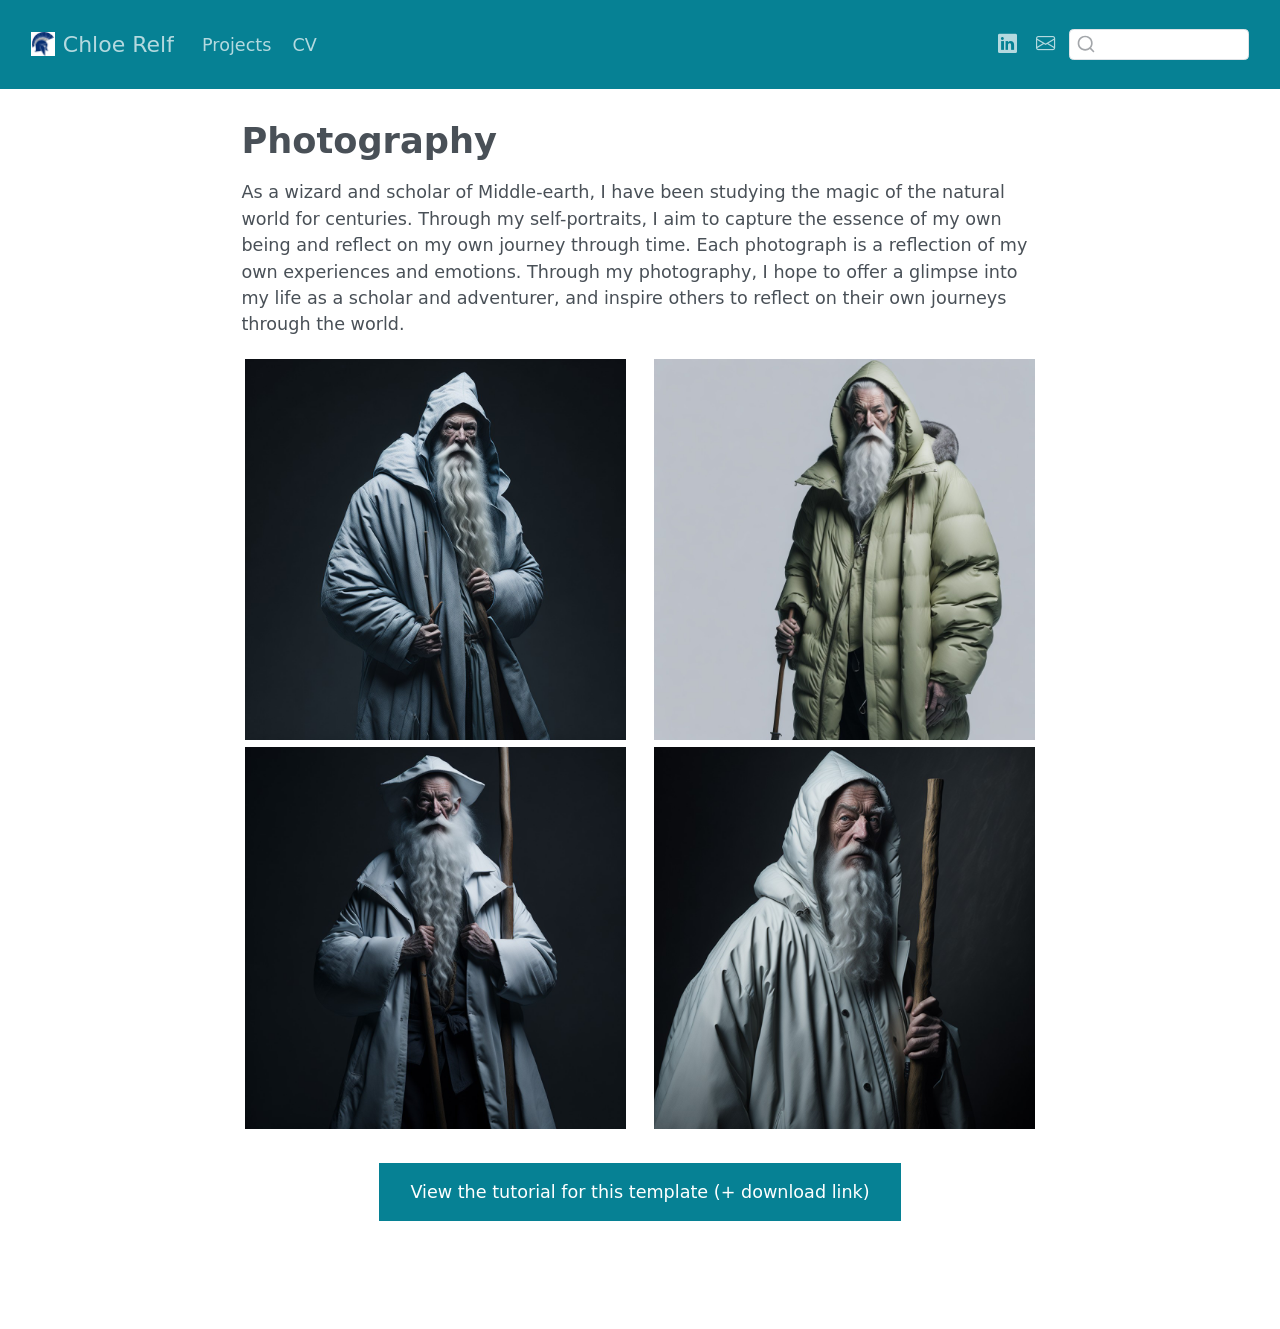
==== docs/photography/index.html @ c8927da8 "Open quattro file" ====
<!DOCTYPE html>
<html xmlns="http://www.w3.org/1999/xhtml" lang="en" xml:lang="en"><head>

<meta charset="utf-8">
<meta name="generator" content="quarto-1.10.18">

<meta name="viewport" content="width=device-width, initial-scale=1.0, user-scalable=yes">


<title>Photography – Chloe Relf</title>
<style>
/* Default styles provided by pandoc.
** See https://pandoc.org/MANUAL.html#variables-for-html for config info.
*/
span.smallcaps{font-variant: small-caps;}
div.columns{display: flex; gap: 1.5em;}
div.column{flex: auto;}
@media screen {
div.columns{gap: min(4vw, 1.5em);}
div.column{overflow-x: auto;}
}
div.hanging-indent{margin-left: 1.5em; text-indent: -1.5em;}
ul.task-list{list-style: none;}
ul.task-list li input[type="checkbox"] {
  width: 0.8em;
  margin: 0 0.8em 0.2em -1em; /* quarto-specific, see https://github.com/quarto-dev/quarto-cli/issues/4556 */ 
  vertical-align: middle;
}
</style>


<script src="../site_libs/quarto-nav/quarto-nav.js"></script>
<script src="../site_libs/clipboard/clipboard.min.js"></script>
<script src="../site_libs/quarto-search/autocomplete.umd.js"></script>
<script src="../site_libs/quarto-search/fuse.min.js"></script>
<script src="../site_libs/quarto-search/quarto-search.js"></script>
<meta name="quarto:offset" content="../">
<link href="../img/convert.jpg" rel="icon" type="image/jpeg">
<script src="../site_libs/quarto-html/quarto.js" type="module"></script>
<script src="../site_libs/quarto-html/tabsets/tabsets.js" type="module"></script>
<script src="../site_libs/quarto-html/popper.min.js"></script>
<script src="../site_libs/quarto-html/tippy.umd.min.js"></script>
<script src="../site_libs/quarto-html/anchor.min.js"></script>
<link href="../site_libs/quarto-html/tippy.css" rel="stylesheet">
<link href="../site_libs/quarto-html/quarto-syntax-highlighting-64a204ab8560d761af7679ceaba22944.css" rel="stylesheet" id="quarto-text-highlighting-styles">
<script src="../site_libs/bootstrap/bootstrap.min.js"></script>
<link href="../site_libs/bootstrap/bootstrap-icons.css" rel="stylesheet">
<link href="../site_libs/bootstrap/bootstrap-dd5694e932fddb5899ca90181f34b46a.min.css" rel="stylesheet" append-hash="true" id="quarto-bootstrap" data-mode="light">
<script id="quarto-search-options" type="application/json">{
  "location": "navbar",
  "copy-button": false,
  "collapse-after": 3,
  "panel-placement": "end",
  "type": "textbox",
  "limit": 50,
  "keyboard-shortcut": [
    "f",
    "/",
    "s"
  ],
  "language": {
    "search-no-results-text": "No results",
    "search-matching-documents-text": "matching documents",
    "search-copy-link-title": "Copy link to search",
    "search-hide-matches-text": "Hide additional matches",
    "search-more-match-text": "more match in this document",
    "search-more-matches-text": "more matches in this document",
    "search-clear-button-title": "Clear",
    "search-text-placeholder": "",
    "search-detached-cancel-button-title": "Cancel",
    "search-submit-button-title": "Submit",
    "search-label": "Search"
  }
}</script>


</head>

<body class="nav-fixed fullcontent quarto-light">

<div id="quarto-search-results"></div>
  <header id="quarto-header" class="headroom fixed-top">
    <nav class="navbar navbar-expand-lg " data-bs-theme="dark">
      <div class="navbar-container container-fluid">
      <div class="navbar-brand-container mx-auto">
    <a href="../index.html" class="navbar-brand navbar-brand-logo">
    <img src="../img/convert.jpg" alt="" class="navbar-logo light-content">
    <img src="../img/convert.jpg" alt="" class="navbar-logo dark-content">
    </a>
    <a class="navbar-brand" href="../index.html">
    <span class="navbar-title">Chloe Relf</span>
    </a>
  </div>
            <div id="quarto-search" class="" title="Search"></div>
          <button class="navbar-toggler" type="button" data-bs-toggle="collapse" data-bs-target="#navbarCollapse" aria-controls="navbarCollapse" role="menu" aria-expanded="false" aria-label="Toggle navigation" onclick="if (window.quartoToggleHeadroom) { window.quartoToggleHeadroom(); }">
  <span class="navbar-toggler-icon"></span>
</button>
          <div class="collapse navbar-collapse" id="navbarCollapse">
            <ul class="navbar-nav navbar-nav-scroll me-auto">
  <li class="nav-item">
    <a class="nav-link" href="../projects/index.html"> 
<span class="menu-text">Projects</span></a>
  </li>  
  <li class="nav-item">
    <a class="nav-link" href="../cv/index.html"> 
<span class="menu-text">CV</span></a>
  </li>  
</ul>
            <ul class="navbar-nav navbar-nav-scroll ms-auto">
  <li class="nav-item compact">
    <a class="nav-link" href="https://www.linkedin.com/in/chloe-relf/"> <i class="bi bi-linkedin" role="img">
</i> 
<span class="menu-text"></span></a>
  </li>  
  <li class="nav-item compact">
    <a class="nav-link" href="mailto:mail.cer92@case.edu"> <i class="bi bi-envelope" role="img" aria-label="email">
</i> 
<span class="menu-text"></span></a>
  </li>  
</ul>
          </div> <!-- /navcollapse -->
            <div class="quarto-navbar-tools">
</div>
      </div> <!-- /container-fluid -->
    </nav>
</header>
<!-- content -->
<div id="quarto-content" class="quarto-container page-columns page-rows-contents page-layout-article page-navbar">
<!-- sidebar -->
<!-- margin-sidebar -->
    
<!-- main -->
<main class="content" id="quarto-document-content">

<header id="title-block-header" class="quarto-title-block default">
<div class="quarto-title">
<h1 class="title">Photography</h1>
</div>



<div class="quarto-title-meta">

    
  
    
  </div>
  


</header>


<p>As a wizard and scholar of Middle-earth, I have been studying the magic of the natural world for centuries. Through my self-portraits, I aim to capture the essence of my own being and reflect on my own journey through time. Each photograph is a reflection of my own experiences and emotions. Through my photography, I hope to offer a glimpse into my life as a scholar and adventurer, and inspire others to reflect on their own journeys through the world.</p>
<div class="quarto-layout-panel" data-layout-ncol="2">
<div class="quarto-layout-row">
<div class="quarto-layout-cell" style="flex-basis: 50.0%;justify-content: center;">
<p><img src="gandalf_image_1.jpg" class="img-fluid"></p>
</div>
<div class="quarto-layout-cell" style="flex-basis: 50.0%;justify-content: center;">
<p><img src="gandalf_image_2.jpg" class="img-fluid"></p>
</div>
</div>
<div class="quarto-layout-row">
<div class="quarto-layout-cell" style="flex-basis: 50.0%;justify-content: center;">
<p><img src="gandalf_image_3.jpg" class="img-fluid"></p>
</div>
<div class="quarto-layout-cell" style="flex-basis: 50.0%;justify-content: center;">
<p><img src="gandalf_image_4.jpg" class="img-fluid"></p>
</div>
</div>
</div>
<div style="margin: 30px; text-align: center;">
<a class="btn btn-primary" href="https://www.marvinschmitt.com/blog/website-tutorial-quarto/" role="button" target="_blank" style="padding: 15px 30px;">View the tutorial for this template (+ download link)</a>
</div>



</main> <!-- /main -->
<script id="quarto-html-after-body" type="application/javascript">
  window.document.addEventListener("DOMContentLoaded", function (event) {
    const icon = "";
    const anchorJS = new window.AnchorJS();
    anchorJS.options = {
      placement: 'right',
      icon: icon
    };
    anchorJS.add('.anchored');
    const isCodeAnnotation = (el) => {
      for (const clz of el.classList) {
        if (clz.startsWith('code-annotation-')) {                     
          return true;
        }
      }
      return false;
    }
    const onCopySuccess = function(e) {
      // button target
      const button = e.trigger;
      // don't keep focus
      button.blur();
      // flash "checked"
      button.classList.add('code-copy-button-checked');
      var currentTitle = button.getAttribute("title");
      button.setAttribute("title", "Copied!");
      let tooltip;
      if (window.bootstrap) {
        button.setAttribute("data-bs-toggle", "tooltip");
        button.setAttribute("data-bs-placement", "left");
        button.setAttribute("data-bs-title", "Copied!");
        tooltip = new bootstrap.Tooltip(button, 
          { trigger: "manual", 
            customClass: "code-copy-button-tooltip",
            offset: [0, -8]});
        tooltip.show();    
      }
      setTimeout(function() {
        if (tooltip) {
          tooltip.hide();
          button.removeAttribute("data-bs-title");
          button.removeAttribute("data-bs-toggle");
          button.removeAttribute("data-bs-placement");
        }
        button.setAttribute("title", currentTitle);
        button.classList.remove('code-copy-button-checked');
      }, 1000);
      // clear code selection
      e.clearSelection();
    }
    const getTextToCopy = function(trigger) {
      const outerScaffold = trigger.parentElement.cloneNode(true);
      const codeEl = outerScaffold.querySelector('code');
      for (const childEl of codeEl.children) {
        if (isCodeAnnotation(childEl)) {
          childEl.remove();
        }
      }
      return codeEl.innerText;
    }
    const clipboard = new window.ClipboardJS('.code-copy-button:not([data-in-quarto-modal])', {
      text: getTextToCopy
    });
    clipboard.on('success', onCopySuccess);
    if (window.document.getElementById('quarto-embedded-source-code-modal')) {
      const clipboardModal = new window.ClipboardJS('.code-copy-button[data-in-quarto-modal]', {
        text: getTextToCopy,
        container: window.document.getElementById('quarto-embedded-source-code-modal')
      });
      clipboardModal.on('success', onCopySuccess);
    }
      var localhostRegex = new RegExp(/^(?:http|https):\/\/localhost\:?[0-9]*\//);
      var mailtoRegex = new RegExp(/^mailto:/);
        var filterRegex = new RegExp('/' + window.location.host + '/');
      var isInternal = (href) => {
          return filterRegex.test(href) || localhostRegex.test(href) || mailtoRegex.test(href);
      }
      // Inspect non-navigation links and adorn them if external
     var links = window.document.querySelectorAll('a[href]:not(.nav-link):not(.navbar-brand):not(.toc-action):not(.sidebar-link):not(.sidebar-item-toggle):not(.pagination-link):not(.no-external):not([aria-hidden]):not(.dropdown-item):not(.quarto-navigation-tool):not(.about-link)');
      for (var i=0; i<links.length; i++) {
        const link = links[i];
        if (!isInternal(link.href)) {
          // undo the damage that might have been done by quarto-nav.js in the case of
          // links that we want to consider external
          if (link.dataset.originalHref !== undefined) {
            link.href = link.dataset.originalHref;
          }
        }
      }
    function tippyHover(el, contentFn, onTriggerFn, onUntriggerFn) {
      const config = {
        allowHTML: true,
        maxWidth: 500,
        delay: 100,
        arrow: false,
        appendTo: function(el) {
            return el.parentElement;
        },
        interactive: true,
        interactiveBorder: 10,
        theme: 'quarto',
        placement: 'bottom-start',
      };
      if (contentFn) {
        config.content = contentFn;
      }
      if (onTriggerFn) {
        config.onTrigger = onTriggerFn;
      }
      if (onUntriggerFn) {
        config.onUntrigger = onUntriggerFn;
      }
      window.tippy(el, config); 
    }
    const noterefs = window.document.querySelectorAll('a[role="doc-noteref"]');
    for (var i=0; i<noterefs.length; i++) {
      const ref = noterefs[i];
      tippyHover(ref, function() {
        // use id or data attribute instead here
        let href = ref.getAttribute('data-footnote-href') || ref.getAttribute('href');
        try { href = new URL(href).hash; } catch {}
        const id = href.replace(/^#\/?/, "");
        const note = window.document.getElementById(id);
        if (note) {
          return note.innerHTML;
        } else {
          return "";
        }
      });
    }
    const xrefs = window.document.querySelectorAll('a.quarto-xref');
    const processXRef = (id, note) => {
      // Strip column container classes
      const stripColumnClz = (el) => {
        el.classList.remove("page-full", "page-columns");
        if (el.children) {
          for (const child of el.children) {
            stripColumnClz(child);
          }
        }
      }
      stripColumnClz(note)
      if (id === null || id.startsWith('sec-')) {
        // Special case sections, only their first couple elements
        const container = document.createElement("div");
        if (note.children && note.children.length > 2) {
          container.appendChild(note.children[0].cloneNode(true));
          for (let i = 1; i < note.children.length; i++) {
            const child = note.children[i];
            if (child.tagName === "P" && child.innerText === "") {
              continue;
            } else {
              container.appendChild(child.cloneNode(true));
              break;
            }
          }
          if (window.Quarto?.typesetMath) {
            window.Quarto.typesetMath(container);
          }
          return container.innerHTML
        } else {
          if (window.Quarto?.typesetMath) {
            window.Quarto.typesetMath(note);
          }
          return note.innerHTML;
        }
      } else {
        // Remove any anchor links if they are present
        const anchorLink = note.querySelector('a.anchorjs-link');
        if (anchorLink) {
          anchorLink.remove();
        }
        if (window.Quarto?.typesetMath) {
          window.Quarto.typesetMath(note);
        }
        if (note.classList.contains("callout")) {
          return note.outerHTML;
        } else {
          return note.innerHTML;
        }
      }
    }
    for (var i=0; i<xrefs.length; i++) {
      const xref = xrefs[i];
      tippyHover(xref, undefined, function(instance) {
        instance.disable();
        let url = xref.getAttribute('href');
        let hash = undefined; 
        if (url.startsWith('#')) {
          hash = url;
        } else {
          try { hash = new URL(url).hash; } catch {}
        }
        if (hash) {
          const id = hash.replace(/^#\/?/, "");
          const note = window.document.getElementById(id);
          if (note !== null) {
            try {
              const html = processXRef(id, note.cloneNode(true));
              instance.setContent(html);
            } finally {
              instance.enable();
              instance.show();
            }
          } else {
            // See if we can fetch this
            fetch(url.split('#')[0])
            .then(res => res.text())
            .then(html => {
              const parser = new DOMParser();
              const htmlDoc = parser.parseFromString(html, "text/html");
              const note = htmlDoc.getElementById(id);
              if (note !== null) {
                const html = processXRef(id, note);
                instance.setContent(html);
              } 
            }).finally(() => {
              instance.enable();
              instance.show();
            });
          }
        } else {
          // See if we can fetch a full url (with no hash to target)
          // This is a special case and we should probably do some content thinning / targeting
          fetch(url)
          .then(res => res.text())
          .then(html => {
            const parser = new DOMParser();
            const htmlDoc = parser.parseFromString(html, "text/html");
            const note = htmlDoc.querySelector('main.content');
            if (note !== null) {
              // This should only happen for chapter cross references
              // (since there is no id in the URL)
              // remove the first header
              if (note.children.length > 0 && note.children[0].tagName === "HEADER") {
                note.children[0].remove();
              }
              const html = processXRef(null, note);
              instance.setContent(html);
            } 
          }).finally(() => {
            instance.enable();
            instance.show();
          });
        }
      }, function(instance) {
      });
    }
        let selectedAnnoteEl;
        const selectorForAnnotation = ( cell, annotation) => {
          let cellAttr = 'data-code-cell="' + cell + '"';
          let lineAttr = 'data-code-annotation="' +  annotation + '"';
          const selector = 'span[' + cellAttr + '][' + lineAttr + ']';
          return selector;
        }
        const selectCodeLines = (annoteEl) => {
          const doc = window.document;
          const targetCell = annoteEl.getAttribute("data-target-cell");
          const targetAnnotation = annoteEl.getAttribute("data-target-annotation");
          const annoteSpan = window.document.querySelector(selectorForAnnotation(targetCell, targetAnnotation));
          const lines = annoteSpan.getAttribute("data-code-lines").split(",");
          const lineIds = lines.map((line) => {
            return targetCell + "-" + line;
          })
          let top = null;
          let height = null;
          let parent = null;
          if (lineIds.length > 0) {
              //compute the position of the single el (top and bottom and make a div)
              const el = window.document.getElementById(lineIds[0]);
              top = el.offsetTop;
              height = el.offsetHeight;
              parent = el.parentElement.parentElement;
            if (lineIds.length > 1) {
              const lastEl = window.document.getElementById(lineIds[lineIds.length - 1]);
              const bottom = lastEl.offsetTop + lastEl.offsetHeight;
              height = bottom - top;
            }
            if (top !== null && height !== null && parent !== null) {
              // cook up a div (if necessary) and position it 
              let div = window.document.getElementById("code-annotation-line-highlight");
              if (div === null) {
                div = window.document.createElement("div");
                div.setAttribute("id", "code-annotation-line-highlight");
                div.style.position = 'absolute';
                parent.appendChild(div);
              }
              div.style.top = top - 2 + "px";
              div.style.height = height + 4 + "px";
              div.style.left = 0;
              let gutterDiv = window.document.getElementById("code-annotation-line-highlight-gutter");
              if (gutterDiv === null) {
                gutterDiv = window.document.createElement("div");
                gutterDiv.setAttribute("id", "code-annotation-line-highlight-gutter");
                gutterDiv.style.position = 'absolute';
                const codeCell = window.document.getElementById(targetCell);
                const gutter = codeCell.querySelector('.code-annotation-gutter');
                gutter.appendChild(gutterDiv);
              }
              gutterDiv.style.top = top - 2 + "px";
              gutterDiv.style.height = height + 4 + "px";
            }
            selectedAnnoteEl = annoteEl;
          }
        };
        const unselectCodeLines = () => {
          const elementsIds = ["code-annotation-line-highlight", "code-annotation-line-highlight-gutter"];
          elementsIds.forEach((elId) => {
            const div = window.document.getElementById(elId);
            if (div) {
              div.remove();
            }
          });
          selectedAnnoteEl = undefined;
        };
          // Handle positioning of the toggle
      window.addEventListener(
        "resize",
        throttle(() => {
          elRect = undefined;
          if (selectedAnnoteEl) {
            selectCodeLines(selectedAnnoteEl);
          }
        }, 10)
      );
      function throttle(fn, ms) {
      let throttle = false;
      let timer;
        return (...args) => {
          if(!throttle) { // first call gets through
              fn.apply(this, args);
              throttle = true;
          } else { // all the others get throttled
              if(timer) clearTimeout(timer); // cancel #2
              timer = setTimeout(() => {
                fn.apply(this, args);
                timer = throttle = false;
              }, ms);
          }
        };
      }
        // Attach click handler to the DT
        const annoteDls = window.document.querySelectorAll('dt[data-target-cell]');
        for (const annoteDlNode of annoteDls) {
          annoteDlNode.addEventListener('click', (event) => {
            const clickedEl = event.target;
            if (clickedEl !== selectedAnnoteEl) {
              unselectCodeLines();
              const activeEl = window.document.querySelector('dt[data-target-cell].code-annotation-active');
              if (activeEl) {
                activeEl.classList.remove('code-annotation-active');
              }
              selectCodeLines(clickedEl);
              clickedEl.classList.add('code-annotation-active');
            } else {
              // Unselect the line
              unselectCodeLines();
              clickedEl.classList.remove('code-annotation-active');
            }
          });
        }
    const findCites = (el) => {
      const parentEl = el.parentElement;
      if (parentEl) {
        const cites = parentEl.dataset.cites;
        if (cites) {
          return {
            el,
            cites: cites.split(' ')
          };
        } else {
          return findCites(el.parentElement)
        }
      } else {
        return undefined;
      }
    };
    var bibliorefs = window.document.querySelectorAll('a[role="doc-biblioref"]');
    for (var i=0; i<bibliorefs.length; i++) {
      const ref = bibliorefs[i];
      const citeInfo = findCites(ref);
      if (citeInfo) {
        tippyHover(citeInfo.el, function() {
          var popup = window.document.createElement('div');
          citeInfo.cites.forEach(function(cite) {
            var citeDiv = window.document.createElement('div');
            citeDiv.classList.add('hanging-indent');
            citeDiv.classList.add('csl-entry');
            var biblioDiv = window.document.getElementById('ref-' + cite);
            if (biblioDiv) {
              citeDiv.innerHTML = biblioDiv.innerHTML;
            }
            popup.appendChild(citeDiv);
          });
          return popup.innerHTML;
        });
      }
    }
  });
  </script>
</div> <!-- /content -->




</body></html>
---- docs/site_libs/quarto-html/tippy.css ----
.tippy-box[data-animation=fade][data-state=hidden]{opacity:0}[data-tippy-root]{max-width:calc(100vw - 10px)}.tippy-box{position:relative;background-color:#333;color:#fff;border-radius:4px;font-size:14px;line-height:1.4;white-space:normal;outline:0;transition-property:transform,visibility,opacity}.tippy-box[data-placement^=top]>.tippy-arrow{bottom:0}.tippy-box[data-placement^=top]>.tippy-arrow:before{bottom:-7px;left:0;border-width:8px 8px 0;border-top-color:initial;transform-origin:center top}.tippy-box[data-placement^=bottom]>.tippy-arrow{top:0}.tippy-box[data-placement^=bottom]>.tippy-arrow:before{top:-7px;left:0;border-width:0 8px 8px;border-bottom-color:initial;transform-origin:center bottom}.tippy-box[data-placement^=left]>.tippy-arrow{right:0}.tippy-box[data-placement^=left]>.tippy-arrow:before{border-width:8px 0 8px 8px;border-left-color:initial;right:-7px;transform-origin:center left}.tippy-box[data-placement^=right]>.tippy-arrow{left:0}.tippy-box[data-placement^=right]>.tippy-arrow:before{left:-7px;border-width:8px 8px 8px 0;border-right-color:initial;transform-origin:center right}.tippy-box[data-inertia][data-state=visible]{transition-timing-function:cubic-bezier(.54,1.5,.38,1.11)}.tippy-arrow{width:16px;height:16px;color:#333}.tippy-arrow:before{content:"";position:absolute;border-color:transparent;border-style:solid}.tippy-content{position:relative;padding:5px 9px;z-index:1}
---- docs/site_libs/quarto-html/quarto-syntax-highlighting-64a204ab8560d761af7679ceaba22944.css ----
/* quarto syntax highlight colors */
:root {
  --quarto-hl-ot-color: #003B4F;
  --quarto-hl-at-color: #657422;
  --quarto-hl-ss-color: #20794D;
  --quarto-hl-an-color: #5E5E5E;
  --quarto-hl-fu-color: #4758AB;
  --quarto-hl-st-color: #20794D;
  --quarto-hl-cf-color: #003B4F;
  --quarto-hl-op-color: #5E5E5E;
  --quarto-hl-er-color: #AD0000;
  --quarto-hl-bn-color: #AD0000;
  --quarto-hl-al-color: #AD0000;
  --quarto-hl-va-color: #111111;
  --quarto-hl-bu-color: inherit;
  --quarto-hl-ex-color: inherit;
  --quarto-hl-pp-color: #AD0000;
  --quarto-hl-in-color: #5E5E5E;
  --quarto-hl-vs-color: #20794D;
  --quarto-hl-wa-color: #5E5E5E;
  --quarto-hl-do-color: #5E5E5E;
  --quarto-hl-im-color: #00769E;
  --quarto-hl-ch-color: #20794D;
  --quarto-hl-dt-color: #AD0000;
  --quarto-hl-fl-color: #AD0000;
  --quarto-hl-co-color: #5E5E5E;
  --quarto-hl-cv-color: #5E5E5E;
  --quarto-hl-cn-color: #8f5902;
  --quarto-hl-sc-color: #5E5E5E;
  --quarto-hl-dv-color: #AD0000;
  --quarto-hl-kw-color: #003B4F;
}

/* other quarto variables */
:root {
  --quarto-font-monospace: SFMono-Regular, Menlo, Monaco, Consolas, "Liberation Mono", "Courier New", monospace;
}

/* syntax highlight based on Pandoc's rules */
pre > code.sourceCode > span {
  color: #003B4F;
}

code.sourceCode > span {
  color: #003B4F;
}

div.sourceCode,
div.sourceCode pre.sourceCode {
  color: #003B4F;
}

/* Normal */
code span {
  color: #003B4F;
}

/* Alert */
code span.al {
  color: #AD0000;
  font-style: inherit;
}

/* Annotation */
code span.an {
  color: #5E5E5E;
  font-style: inherit;
}

/* Attribute */
code span.at {
  color: #657422;
  font-style: inherit;
}

/* BaseN */
code span.bn {
  color: #AD0000;
  font-style: inherit;
}

/* BuiltIn */
code span.bu {
  font-style: inherit;
}

/* ControlFlow */
code span.cf {
  color: #003B4F;
  font-weight: bold;
  font-style: inherit;
}

/* Char */
code span.ch {
  color: #20794D;
  font-style: inherit;
}

/* Constant */
code span.cn {
  color: #8f5902;
  font-style: inherit;
}

/* Comment */
code span.co {
  color: #5E5E5E;
  font-style: inherit;
}

/* CommentVar */
code span.cv {
  color: #5E5E5E;
  font-style: italic;
}

/* Documentation */
code span.do {
  color: #5E5E5E;
  font-style: italic;
}

/* DataType */
code span.dt {
  color: #AD0000;
  font-style: inherit;
}

/* DecVal */
code span.dv {
  color: #AD0000;
  font-style: inherit;
}

/* Error */
code span.er {
  color: #AD0000;
  font-style: inherit;
}

/* Extension */
code span.ex {
  font-style: inherit;
}

/* Float */
code span.fl {
  color: #AD0000;
  font-style: inherit;
}

/* Function */
code span.fu {
  color: #4758AB;
  font-style: inherit;
}

/* Import */
code span.im {
  color: #00769E;
  font-style: inherit;
}

/* Information */
code span.in {
  color: #5E5E5E;
  font-style: inherit;
}

/* Keyword */
code span.kw {
  color: #003B4F;
  font-weight: bold;
  font-style: inherit;
}

/* Operator */
code span.op {
  color: #5E5E5E;
  font-style: inherit;
}

/* Other */
code span.ot {
  color: #003B4F;
  font-style: inherit;
}

/* Preprocessor */
code span.pp {
  color: #AD0000;
  font-style: inherit;
}

/* SpecialChar */
code span.sc {
  color: #5E5E5E;
  font-style: inherit;
}

/* SpecialString */
code span.ss {
  color: #20794D;
  font-style: inherit;
}

/* String */
code span.st {
  color: #20794D;
  font-style: inherit;
}

/* Variable */
code span.va {
  color: #111111;
  font-style: inherit;
}

/* VerbatimString */
code span.vs {
  color: #20794D;
  font-style: inherit;
}

/* Warning */
code span.wa {
  color: #5E5E5E;
  font-style: italic;
}

.prevent-inlining {
  content: "</";
}

/*# sourceMappingURL=9d8d5bb603a83b8298b89080a598c93b.css.map */
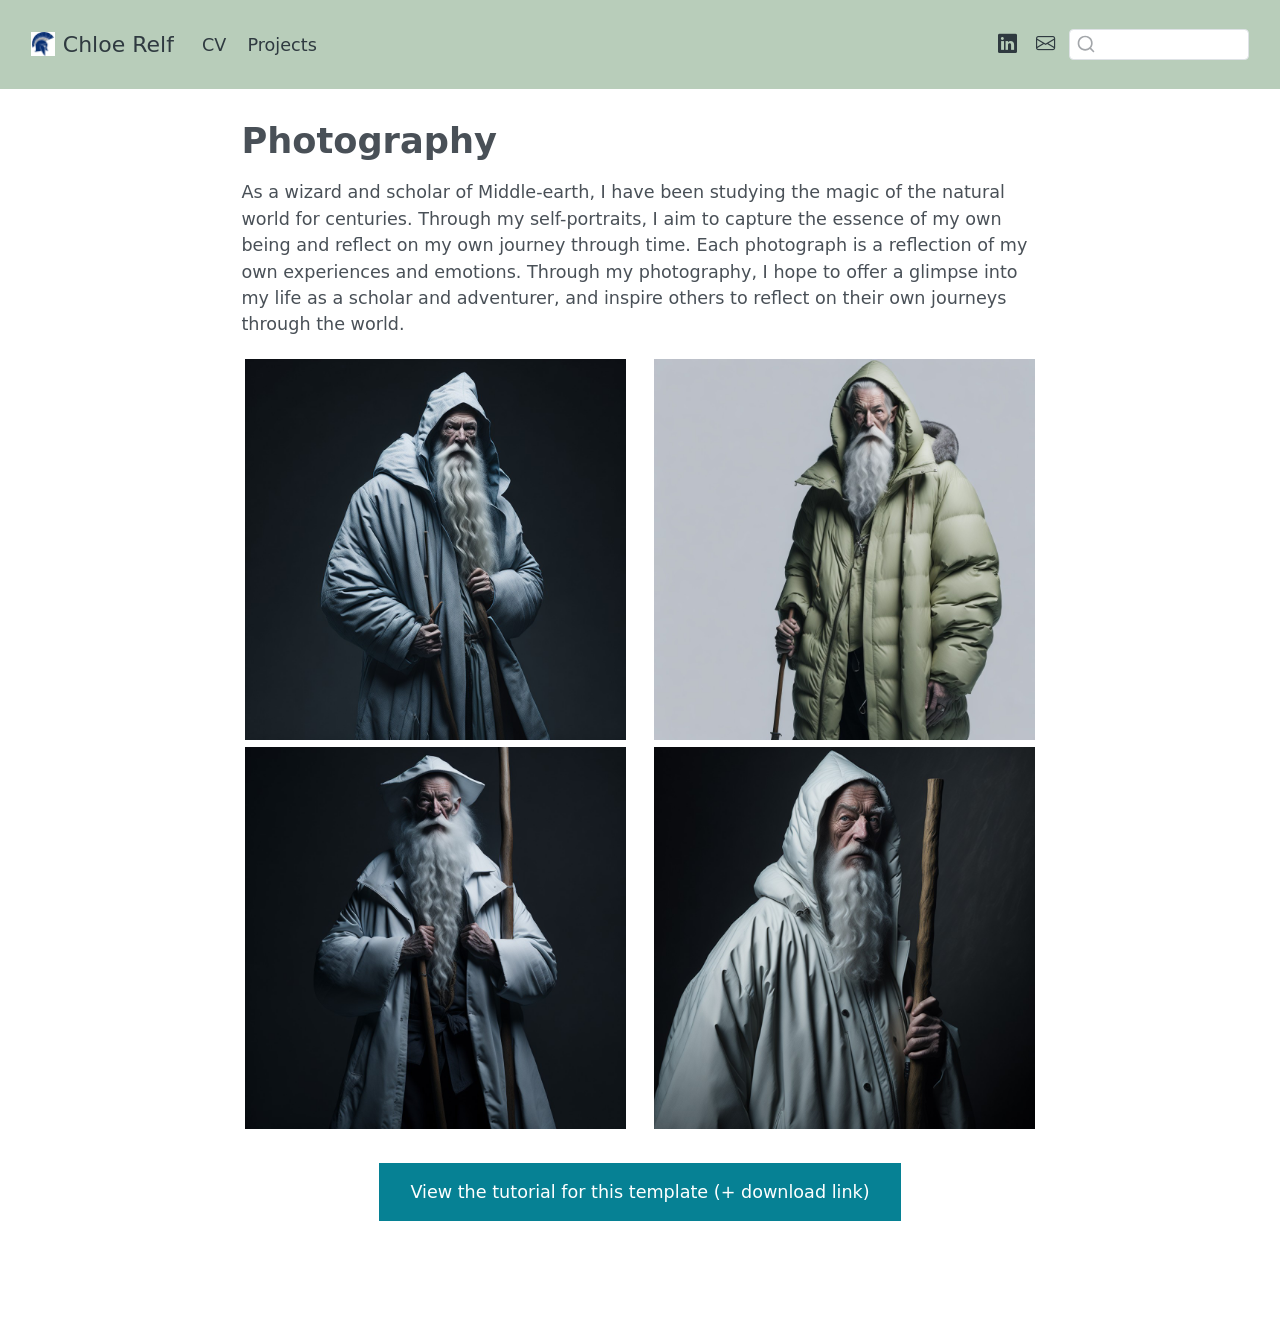
==== commit f2ab10f9: "Project A analysis + dashboard Add project A analysis and dashboard" ====
--- a/docs/photography/index.html
+++ b/docs/photography/index.html
@@ -45,7 +45,7 @@
 <link href="../site_libs/quarto-html/quarto-syntax-highlighting-64a204ab8560d761af7679ceaba22944.css" rel="stylesheet" id="quarto-text-highlighting-styles">
 <script src="../site_libs/bootstrap/bootstrap.min.js"></script>
 <link href="../site_libs/bootstrap/bootstrap-icons.css" rel="stylesheet">
-<link href="../site_libs/bootstrap/bootstrap-dd5694e932fddb5899ca90181f34b46a.min.css" rel="stylesheet" append-hash="true" id="quarto-bootstrap" data-mode="light">
+<link href="../site_libs/bootstrap/bootstrap-76254cfffaa60bc1b4b25a9d0978b665.min.css" rel="stylesheet" append-hash="true" id="quarto-bootstrap" data-mode="light">
 <script id="quarto-search-options" type="application/json">{
   "location": "navbar",
   "copy-button": false,
@@ -98,12 +98,12 @@
           <div class="collapse navbar-collapse" id="navbarCollapse">
             <ul class="navbar-nav navbar-nav-scroll me-auto">
   <li class="nav-item">
+    <a class="nav-link" href="../cv/index.html"> 
+<span class="menu-text">CV</span></a>
+  </li>  
+  <li class="nav-item">
     <a class="nav-link" href="../projects/index.html"> 
 <span class="menu-text">Projects</span></a>
-  </li>  
-  <li class="nav-item">
-    <a class="nav-link" href="../cv/index.html"> 
-<span class="menu-text">CV</span></a>
   </li>  
 </ul>
             <ul class="navbar-nav navbar-nav-scroll ms-auto">
